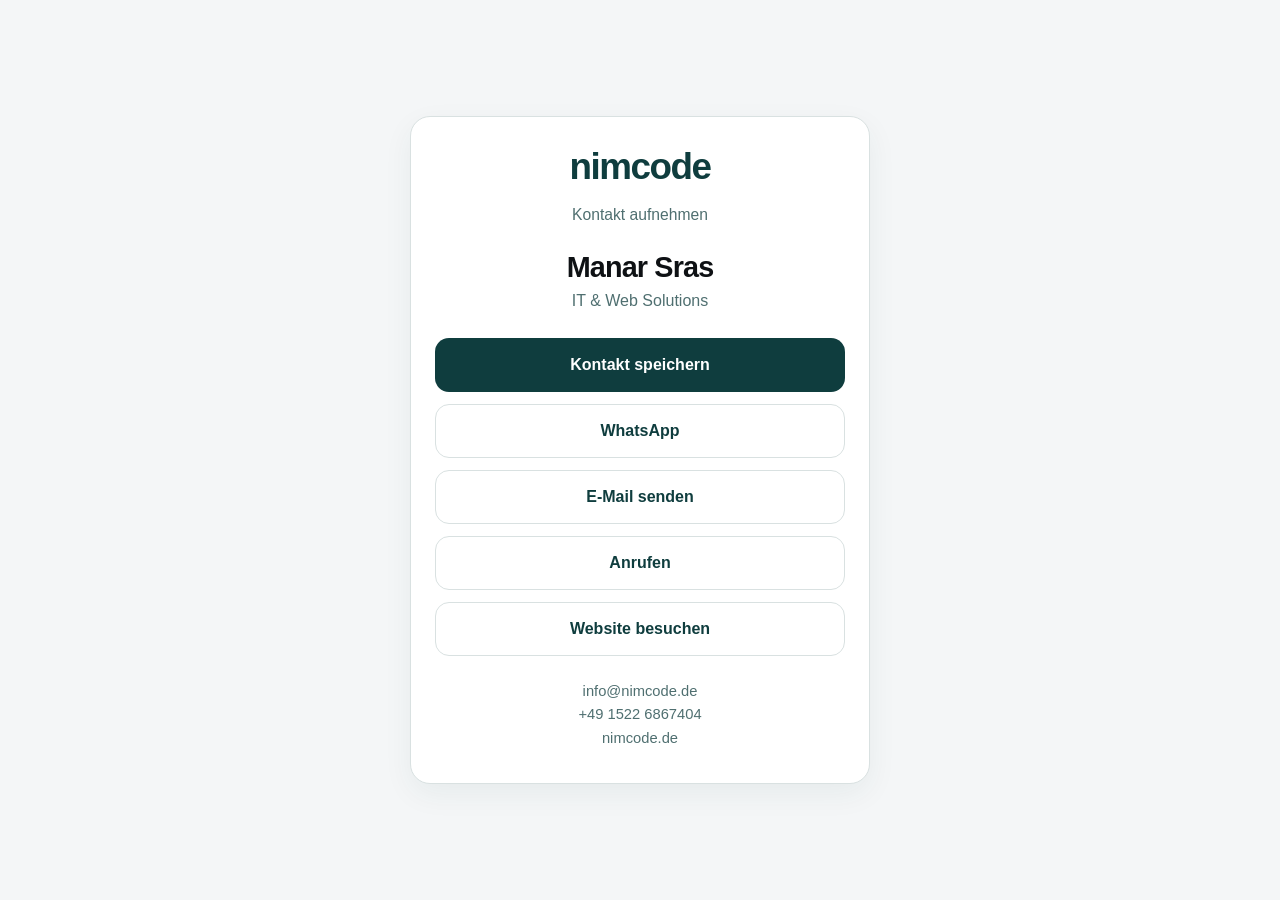
==== contact/index.html @ 84b4d52a "contact" ====
<!DOCTYPE html>
<html lang="de">
<head>
  <meta charset="UTF-8" />
  <meta name="viewport" content="width=device-width, initial-scale=1.0" />
  <title>Kontakt – nimcode</title>
  <meta name="description" content="Kontaktseite von nimcode mit E-Mail, WhatsApp, Telefon und Kontakt speichern." />
  <style>
    :root {
      --petrol: #0f3d3e;
      --petrol-soft: #4f6f70;
      --bg: #f4f6f7;
      --text: #0e1114;
      --white: #ffffff;
      --border: #d9e1e1;
    }

    * {
      box-sizing: border-box;
    }

    body {
      margin: 0;
      font-family: Inter, Arial, Helvetica, sans-serif;
      background: var(--bg);
      color: var(--text);
      min-height: 100vh;
      display: flex;
      align-items: center;
      justify-content: center;
      padding: 24px;
    }

    .card {
      width: 100%;
      max-width: 460px;
      background: var(--white);
      border: 1px solid var(--border);
      border-radius: 20px;
      padding: 32px 24px;
      box-shadow: 0 10px 30px rgba(15, 61, 62, 0.06);
    }

    .logo {
      font-size: 2.3rem;
      font-weight: 700;
      line-height: 1;
      letter-spacing: -0.04em;
      color: var(--petrol);
      text-align: center;
      margin-bottom: 20px;
    }

    .subtitle {
      text-align: center;
      color: var(--petrol-soft);
      font-size: 0.98rem;
      margin-bottom: 28px;
    }

    .person {
      text-align: center;
      margin-bottom: 28px;
    }

    .person h1 {
      margin: 0 0 8px;
      font-size: 1.8rem;
      line-height: 1.1;
      letter-spacing: -0.03em;
      color: var(--text);
    }

    .person p {
      margin: 0;
      font-size: 1rem;
      color: var(--petrol-soft);
    }

    .actions {
      display: grid;
      gap: 12px;
    }

    .btn {
      display: flex;
      align-items: center;
      justify-content: center;
      width: 100%;
      min-height: 54px;
      padding: 14px 18px;
      border-radius: 14px;
      text-decoration: none;
      font-weight: 600;
      font-size: 1rem;
      transition: transform 0.15s ease, background-color 0.15s ease, border-color 0.15s ease;
      border: 1px solid transparent;
    }

    .btn:hover {
      transform: translateY(-1px);
    }

    .btn-primary {
      background: var(--petrol);
      color: var(--white);
    }

    .btn-primary:hover {
      background: #145b5c;
    }

    .btn-secondary {
      background: var(--white);
      color: var(--petrol);
      border-color: var(--border);
    }

    .btn-secondary:hover {
      border-color: var(--petrol-soft);
      background: #fafcfc;
    }

    .meta {
      margin-top: 24px;
      text-align: center;
      font-size: 0.92rem;
      color: var(--petrol-soft);
      line-height: 1.6;
    }

    .meta a {
      color: inherit;
      text-decoration: none;
    }

    @media (max-width: 480px) {
      body {
        padding: 16px;
      }

      .card {
        padding: 28px 18px;
        border-radius: 18px;
      }

      .logo {
        font-size: 2rem;
      }

      .person h1 {
        font-size: 1.55rem;
      }
    }
  </style>
</head>
<body>
  <main class="card">
    <div class="logo">nimcode</div>
    <div class="subtitle">Kontakt aufnehmen</div>

    <section class="person">
      <h1>Manar Sras</h1>
      <p>IT &amp; Web Solutions</p>
    </section>

    <section class="actions">
      <a class="btn btn-primary" href="/nimcode-contact.vcf" download>
        Kontakt speichern
      </a>

      <a class="btn btn-secondary" href="https://wa.me/4915226867404" target="_blank" rel="noopener noreferrer">
        WhatsApp
      </a>

      <a class="btn btn-secondary" href="mailto:info@nimcode.de">
        E-Mail senden
      </a>

      <a class="btn btn-secondary" href="tel:+4915226867404">
        Anrufen
      </a>

      <a class="btn btn-secondary" href="https://nimcode.de" target="_blank" rel="noopener noreferrer">
        Website besuchen
      </a>
    </section>

    <div class="meta">
      <div><a href="mailto:info@nimcode.de">info@nimcode.de</a></div>
      <div><a href="tel:+4915226867404">+49 1522 6867404</a></div>
      <div><a href="https://nimcode.de" target="_blank" rel="noopener noreferrer">nimcode.de</a></div>
    </div>
  </main>
</body>
</html>
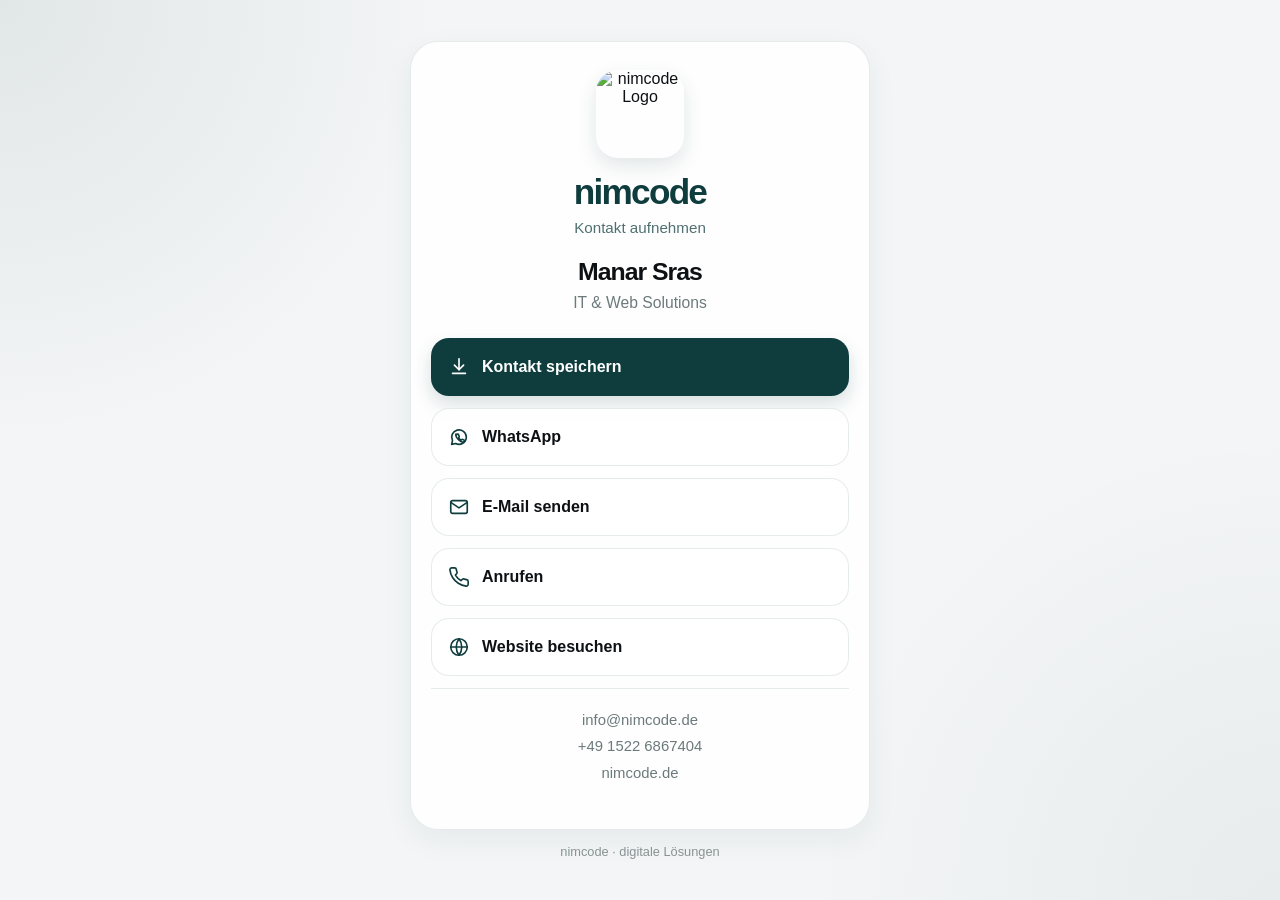
==== commit 10558e77: "contact" ====
--- a/contact/index.html
+++ b/contact/index.html
@@ -9,101 +9,141 @@
     :root {
       --petrol: #0f3d3e;
       --petrol-soft: #4f6f70;
-      --bg: #f4f6f7;
+      --bg: #f3f5f6;
+      --card: rgba(255, 255, 255, 0.88);
       --text: #0e1114;
+      --muted: #6c7a7b;
+      --line: rgba(15, 61, 62, 0.10);
       --white: #ffffff;
-      --border: #d9e1e1;
     }
 
     * {
       box-sizing: border-box;
     }
 
+    html {
+      -webkit-text-size-adjust: 100%;
+    }
+
     body {
       margin: 0;
+      min-height: 100vh;
       font-family: Inter, Arial, Helvetica, sans-serif;
-      background: var(--bg);
       color: var(--text);
-      min-height: 100vh;
+      background:
+        radial-gradient(circle at top left, rgba(15, 61, 62, 0.08), transparent 28%),
+        radial-gradient(circle at bottom right, rgba(15, 61, 62, 0.05), transparent 30%),
+        var(--bg);
       display: flex;
       align-items: center;
       justify-content: center;
-      padding: 24px;
-    }
-
-    .card {
+      padding: 20px;
+    }
+
+    .wrap {
       width: 100%;
       max-width: 460px;
-      background: var(--white);
-      border: 1px solid var(--border);
-      border-radius: 20px;
-      padding: 32px 24px;
-      box-shadow: 0 10px 30px rgba(15, 61, 62, 0.06);
+    }
+
+    .card {
+      background: var(--card);
+      border: 1px solid var(--line);
+      border-radius: 28px;
+      padding: 28px 20px 20px;
+      backdrop-filter: blur(10px);
+      -webkit-backdrop-filter: blur(10px);
+      box-shadow:
+        0 10px 30px rgba(15, 61, 62, 0.06),
+        0 1px 0 rgba(255,255,255,0.6) inset;
+      animation: fadeUp 0.55s ease-out both;
+    }
+
+    .brand {
+      text-align: center;
+      margin-bottom: 22px;
     }
 
     .logo {
-      font-size: 2.3rem;
+      width: 88px;
+      height: 88px;
+      object-fit: cover;
+      border-radius: 22px;
+      display: block;
+      margin: 0 auto 16px;
+      box-shadow: 0 8px 20px rgba(15, 61, 62, 0.12);
+      animation: softFade 0.7s ease-out both;
+    }
+
+    .logo-text {
+      font-size: 2.2rem;
       font-weight: 700;
       line-height: 1;
-      letter-spacing: -0.04em;
+      letter-spacing: -0.05em;
       color: var(--petrol);
-      text-align: center;
-      margin-bottom: 20px;
+      margin: 0;
+      animation: softFade 0.7s ease-out both;
     }
 
     .subtitle {
-      text-align: center;
+      margin: 10px 0 0;
+      font-size: 0.95rem;
       color: var(--petrol-soft);
-      font-size: 0.98rem;
-      margin-bottom: 28px;
+    }
+
+    .profile {
+      display: flex;
+      flex-direction: column;
+      align-items: center;
+      gap: 12px;
+      margin-bottom: 26px;
     }
 
     .person {
       text-align: center;
-      margin-bottom: 28px;
     }
 
     .person h1 {
-      margin: 0 0 8px;
-      font-size: 1.8rem;
+      margin: 0;
+      font-size: 1.55rem;
       line-height: 1.1;
-      letter-spacing: -0.03em;
-      color: var(--text);
+      letter-spacing: -0.04em;
     }
 
     .person p {
-      margin: 0;
-      font-size: 1rem;
-      color: var(--petrol-soft);
+      margin: 8px 0 0;
+      color: var(--muted);
+      font-size: 0.98rem;
     }
 
     .actions {
       display: grid;
       gap: 12px;
+      margin-bottom: 22px;
     }
 
     .btn {
       display: flex;
       align-items: center;
-      justify-content: center;
+      gap: 12px;
       width: 100%;
-      min-height: 54px;
-      padding: 14px 18px;
-      border-radius: 14px;
+      min-height: 58px;
+      padding: 14px 16px;
+      border-radius: 18px;
       text-decoration: none;
+      font-size: 1rem;
       font-weight: 600;
-      font-size: 1rem;
-      transition: transform 0.15s ease, background-color 0.15s ease, border-color 0.15s ease;
+      transition: transform 0.18s ease, box-shadow 0.18s ease, background-color 0.18s ease, border-color 0.18s ease;
       border: 1px solid transparent;
     }
 
     .btn:hover {
-      transform: translateY(-1px);
+      transform: translateY(-2px);
     }
 
     .btn-primary {
       background: var(--petrol);
       color: var(--white);
+      box-shadow: 0 8px 18px rgba(15, 61, 62, 0.16);
     }
 
     .btn-primary:hover {
@@ -111,22 +151,46 @@
     }
 
     .btn-secondary {
-      background: var(--white);
-      color: var(--petrol);
-      border-color: var(--border);
+      background: rgba(255,255,255,0.82);
+      color: var(--text);
+      border-color: var(--line);
     }
 
     .btn-secondary:hover {
-      border-color: var(--petrol-soft);
-      background: #fafcfc;
+      border-color: rgba(15, 61, 62, 0.22);
+      box-shadow: 0 8px 18px rgba(15, 61, 62, 0.06);
+    }
+
+    .icon {
+      width: 22px;
+      height: 22px;
+      flex: 0 0 22px;
+      display: inline-flex;
+      align-items: center;
+      justify-content: center;
+    }
+
+    .icon svg {
+      width: 22px;
+      height: 22px;
+      display: block;
+    }
+
+    .btn-primary .icon svg {
+      stroke: currentColor;
+    }
+
+    .btn-secondary .icon svg {
+      stroke: var(--petrol);
     }
 
     .meta {
-      margin-top: 24px;
+      border-top: 1px solid var(--line);
+      padding-top: 18px;
       text-align: center;
-      font-size: 0.92rem;
-      color: var(--petrol-soft);
-      line-height: 1.6;
+      color: var(--muted);
+      font-size: 0.93rem;
+      line-height: 1.8;
     }
 
     .meta a {
@@ -134,63 +198,169 @@
       text-decoration: none;
     }
 
-    @media (max-width: 480px) {
+    .footer-note {
+      text-align: center;
+      margin-top: 14px;
+      font-size: 0.8rem;
+      color: #8a9596;
+    }
+
+    @keyframes fadeUp {
+      from {
+        opacity: 0;
+        transform: translateY(18px);
+      }
+      to {
+        opacity: 1;
+        transform: translateY(0);
+      }
+    }
+
+    @keyframes softFade {
+      from {
+        opacity: 0;
+        transform: scale(0.98);
+      }
+      to {
+        opacity: 1;
+        transform: scale(1);
+      }
+    }
+
+    @media (max-width: 420px) {
       body {
-        padding: 16px;
+        padding: 14px;
       }
 
       .card {
-        padding: 28px 18px;
+        border-radius: 24px;
+        padding: 24px 16px 18px;
+      }
+
+      .logo {
+        width: 76px;
+        height: 76px;
         border-radius: 18px;
       }
 
-      .logo {
+      .logo-text {
         font-size: 2rem;
       }
 
       .person h1 {
-        font-size: 1.55rem;
-      }
+        font-size: 1.4rem;
+      }
+
+      .btn {
+        min-height: 56px;
+        border-radius: 16px;
+      }
+
     }
   </style>
 </head>
 <body>
-  <main class="card">
-    <div class="logo">nimcode</div>
-    <div class="subtitle">Kontakt aufnehmen</div>
-
-    <section class="person">
-      <h1>Manar Sras</h1>
-      <p>IT &amp; Web Solutions</p>
+  <main class="wrap">
+    <section class="card">
+      <div class="brand">
+        <img class="logo" src="/assets/nimcode-contact-logo.png" alt="nimcode Logo">
+        <h2 class="logo-text">nimcode</h2>
+        <p class="subtitle">Kontakt aufnehmen</p>
+      </div>
+
+      <div class="profile">
+        <div class="person">
+          <h1>Manar Sras</h1>
+          <p>IT &amp; Web Solutions</p>
+        </div>
+      </div>
+
+      <div class="actions">
+        <a class="btn btn-primary" href="/nimcode.vcf" download>
+          <span class="icon" aria-hidden="true">
+            <svg viewBox="0 0 24 24" fill="none" stroke-width="1.8" stroke-linecap="round" stroke-linejoin="round">
+              <path d="M12 3v12"></path>
+              <path d="M7 10l5 5 5-5"></path>
+              <path d="M5 19h14"></path>
+            </svg>
+          </span>
+          <span>Kontakt speichern</span>
+        </a>
+
+        <a class="btn btn-secondary" href="https://wa.me/4915226867404" target="_blank" rel="noopener noreferrer">
+          <span class="icon" aria-hidden="true">
+            <svg viewBox="0 0 24 24" fill="none" stroke-width="1.8" stroke-linecap="round" stroke-linejoin="round">
+              <path d="M20 12a8 8 0 0 1-11.7 7.1L4 20l.9-4.1A8 8 0 1 1 20 12Z"></path>
+              <path d="M9.5 9.5c.3-.7.8-.7 1.1-.7h.3c.1 0 .3.1.4.3l.9 2c.1.2.1.4 0 .6l-.5.8c-.1.2-.1.4 0 .5.3.5 1 1.5 2.3 2.1.2.1.4.1.5 0l.8-.5c.2-.1.4-.1.6 0l1.9.9c.2.1.3.2.3.4v.3c0 .3 0 .8-.7 1.1-.6.3-1.8.3-3.4-.5-1.6-.8-3.6-2.7-4.6-4.4-1-1.8-1.1-2.9-.8-3.6Z"></path>
+            </svg>
+          </span>
+          <span>WhatsApp</span>
+        </a>
+
+        <a class="btn btn-secondary" href="mailto:info@nimcode.de">
+          <span class="icon" aria-hidden="true">
+            <svg viewBox="0 0 24 24" fill="none" stroke-width="1.8" stroke-linecap="round" stroke-linejoin="round">
+              <rect x="3" y="5" width="18" height="14" rx="2"></rect>
+              <path d="M3 7l9 6 9-6"></path>
+            </svg>
+          </span>
+          <span>E-Mail senden</span>
+        </a>
+
+        <a class="btn btn-secondary" href="tel:+4915226867404">
+          <span class="icon" aria-hidden="true">
+            <svg viewBox="0 0 24 24" fill="none" stroke-width="1.8" stroke-linecap="round" stroke-linejoin="round">
+              <path d="M22 16.9v3a2 2 0 0 1-2.2 2 19.8 19.8 0 0 1-8.6-3.1 19.4 19.4 0 0 1-6-6A19.8 19.8 0 0 1 2.1 4.2 2 2 0 0 1 4.1 2h3a2 2 0 0 1 2 1.7c.1.9.3 1.8.7 2.6a2 2 0 0 1-.4 2.1L8.1 9.9a16 16 0 0 0 6 6l1.5-1.3a2 2 0 0 1 2.1-.4c.8.4 1.7.6 2.6.7A2 2 0 0 1 22 16.9Z"></path>
+            </svg>
+          </span>
+          <span>Anrufen</span>
+        </a>
+
+        <a class="btn btn-secondary" href="https://nimcode.de" target="_blank" rel="noopener noreferrer">
+          <span class="icon" aria-hidden="true">
+            <svg viewBox="0 0 24 24" fill="none" stroke-width="1.8" stroke-linecap="round" stroke-linejoin="round">
+              <circle cx="12" cy="12" r="9"></circle>
+              <path d="M3 12h18"></path>
+              <path d="M12 3a15 15 0 0 1 0 18"></path>
+              <path d="M12 3a15 15 0 0 0 0 18"></path>
+            </svg>
+          </span>
+          <span>Website besuchen</span>
+        </a>
+
+        <!--
+        <a class="btn btn-secondary" href="https://www.linkedin.com/in/manar-sras/" target="_blank" rel="noopener noreferrer">
+          <span class="icon" aria-hidden="true">
+            <svg viewBox="0 0 24 24" fill="none" stroke-width="1.8" stroke-linecap="round" stroke-linejoin="round">
+              <path d="M16 8a6 6 0 0 1 6 6v7h-4v-7a2 2 0 0 0-4 0v7h-4v-7a6 6 0 0 1 6-6Z"></path>
+              <path d="M2 9h4v12H2Z"></path>
+              <path d="M4 4h.01"></path>
+            </svg>
+          </span>
+          <span>LinkedIn</span>
+        </a>
+
+        <a class="btn btn-secondary" href="https://www.xing.com/profile/Manar_Sras/web_profiles" target="_blank" rel="noopener noreferrer">
+          <span class="icon" aria-hidden="true">
+            <svg viewBox="0 0 24 24" fill="none" stroke-width="1.8" stroke-linecap="round" stroke-linejoin="round">
+              <path d="M8 6l3 5-4 7H3l4-7-3-5Z"></path>
+              <path d="M14 3h4l-5 9 4 6h-4l-4-6Z"></path>
+            </svg>
+          </span>
+          <span>XING</span>
+        </a>
+      </div>
+      -->
+
+      <div class="meta">
+        <div><a href="mailto:info@nimcode.de">info@nimcode.de</a></div>
+        <div><a href="tel:+4915226867404">+49 1522 6867404</a></div>
+        <div><a href="https://nimcode.de" target="_blank" rel="noopener noreferrer">nimcode.de</a></div>
+      </div>
     </section>
 
-    <section class="actions">
-      <a class="btn btn-primary" href="/nimcode-contact.vcf" download>
-        Kontakt speichern
-      </a>
-
-      <a class="btn btn-secondary" href="https://wa.me/4915226867404" target="_blank" rel="noopener noreferrer">
-        WhatsApp
-      </a>
-
-      <a class="btn btn-secondary" href="mailto:info@nimcode.de">
-        E-Mail senden
-      </a>
-
-      <a class="btn btn-secondary" href="tel:+4915226867404">
-        Anrufen
-      </a>
-
-      <a class="btn btn-secondary" href="https://nimcode.de" target="_blank" rel="noopener noreferrer">
-        Website besuchen
-      </a>
-    </section>
-
-    <div class="meta">
-      <div><a href="mailto:info@nimcode.de">info@nimcode.de</a></div>
-      <div><a href="tel:+4915226867404">+49 1522 6867404</a></div>
-      <div><a href="https://nimcode.de" target="_blank" rel="noopener noreferrer">nimcode.de</a></div>
-    </div>
+    <div class="footer-note">nimcode · digitale Lösungen</div>
+    
   </main>
 </body>
 </html>
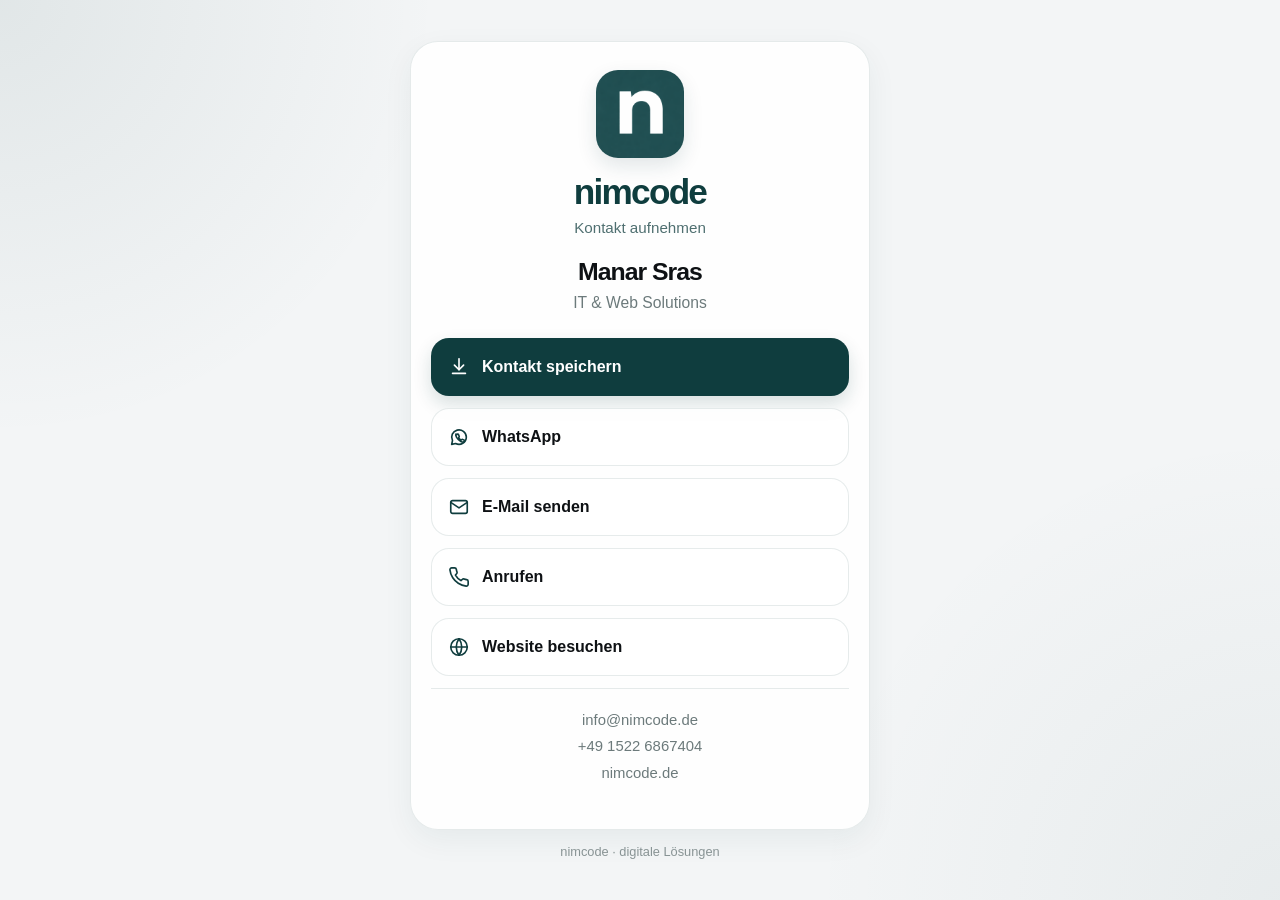
==== commit cea03959: "version2" ====
--- a/contact/index.html
+++ b/contact/index.html
@@ -2,6 +2,14 @@
 <html lang="de">
 <head>
   <meta charset="UTF-8" />
+  <link rel="icon" href="/favicon.ico">
+  <link rel="canonical" href="https://nimcode.de/contact/">
+  <meta property="og:title" content="Kontakt – nimcode">
+<meta property="og:description" content="IT & Web Solutions – Kontakt aufnehmen.">
+<meta property="og:image" content="https://nimcode.de/og-image.jpg">
+<meta property="og:type" content="website">
+<meta property="og:url" content="https://nimcode.de/contact/">
+  <meta name="theme-color" content="#0f3d3e">
   <meta name="viewport" content="width=device-width, initial-scale=1.0" />
   <title>Kontakt – nimcode</title>
   <meta name="description" content="Kontaktseite von nimcode mit E-Mail, WhatsApp, Telefon und Kontakt speichern." />
@@ -149,7 +157,9 @@
     .btn-primary:hover {
       background: #145b5c;
     }
-
+.btn:active{
+ transform:translateY(0) scale(.98);
+}
     .btn-secondary {
       background: rgba(255,255,255,0.82);
       color: var(--text);
@@ -287,7 +297,11 @@
           <span>Kontakt speichern</span>
         </a>
 
-        <a class="btn btn-secondary" href="https://wa.me/4915226867404" target="_blank" rel="noopener noreferrer">
+        <a class="btn btn-secondary"
+   href="https://wa.me/4915226867404"
+   aria-label="WhatsApp Kontakt öffnen"
+   target="_blank"
+   rel="noopener noreferrer">
           <span class="icon" aria-hidden="true">
             <svg viewBox="0 0 24 24" fill="none" stroke-width="1.8" stroke-linecap="round" stroke-linejoin="round">
               <path d="M20 12a8 8 0 0 1-11.7 7.1L4 20l.9-4.1A8 8 0 1 1 20 12Z"></path>
